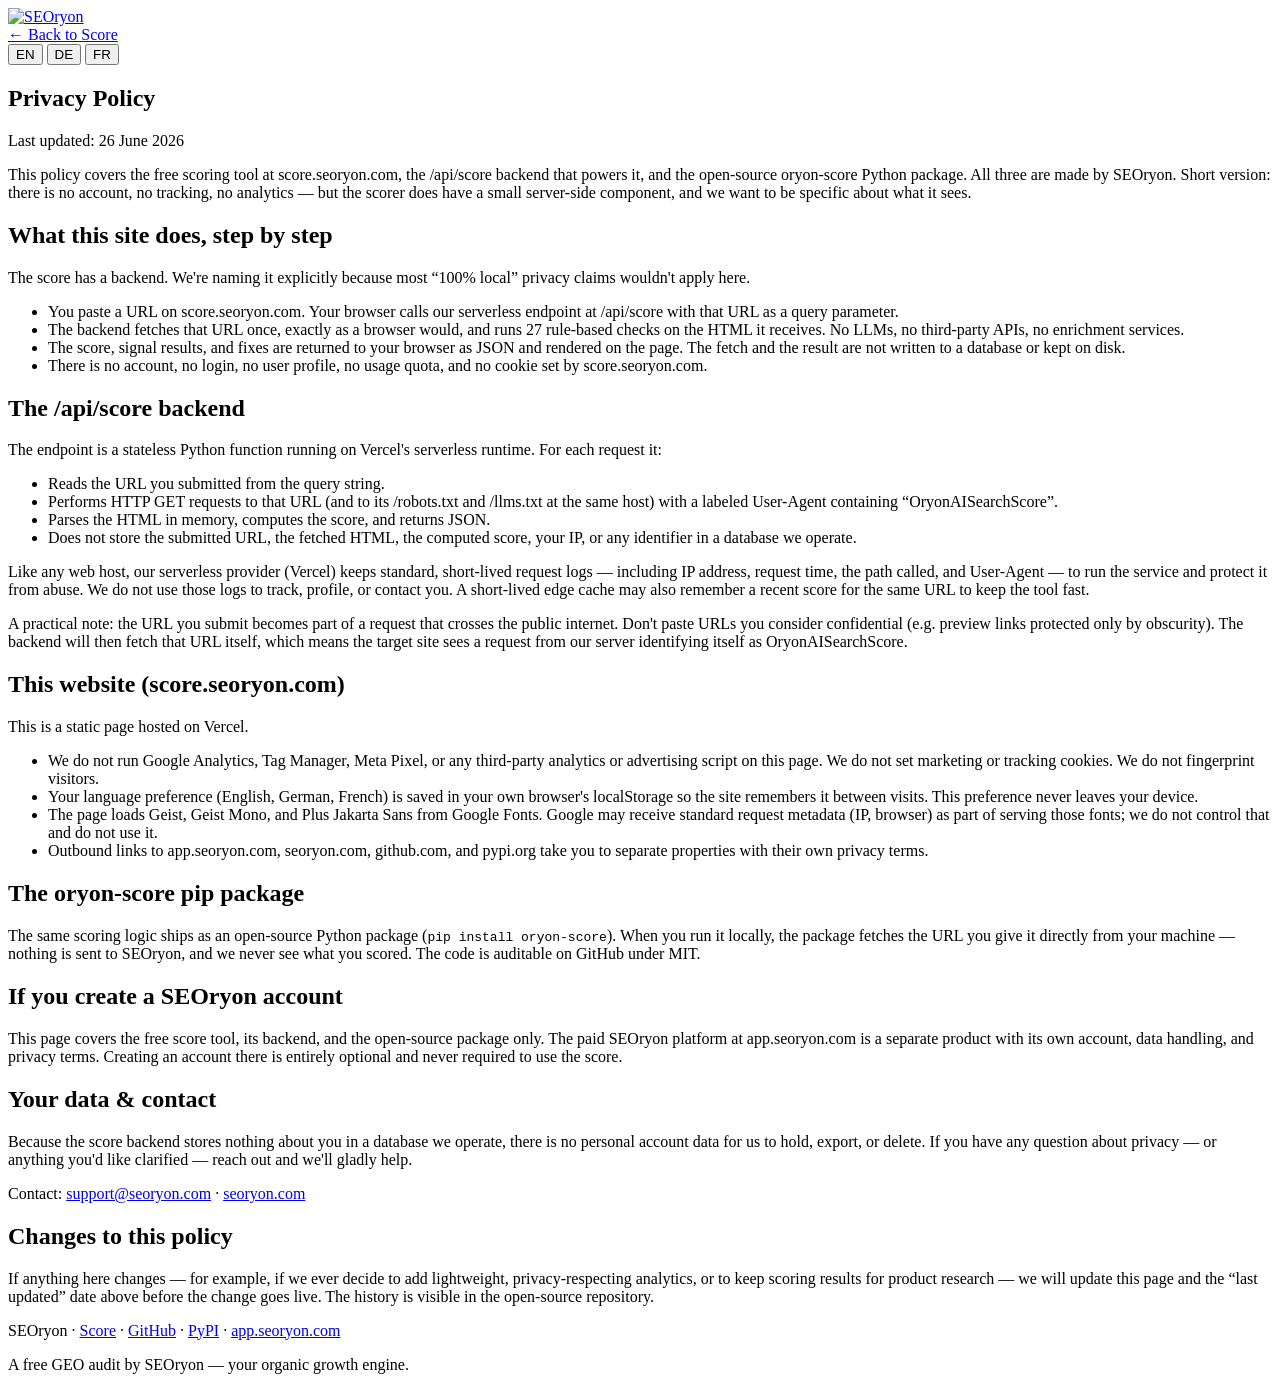
==== web/privacy.html @ a51d500b "Add EN/DE/FR i18n, GEO education + FAQ, /privacy page, S-mark favicon - Trilingual EN/DE/FR with bro" ====
<!doctype html>
<html lang="en">
<head>
  <meta charset="utf-8" />
  <meta name="viewport" content="width=device-width, initial-scale=1" />
  <title>Privacy Policy — Oryon AI Search Readiness Score by SEOryon</title>
  <meta name="description" content="How the free score.seoryon.com tool, the /api/score backend, and the oryon-score pip package handle your data. Plain English, no boilerplate." />
  <meta name="robots" content="index, follow" />
  <meta property="og:title" content="Privacy Policy — Oryon AI Search Readiness Score" />
  <meta property="og:description" content="How score.seoryon.com handles your data. Honest about the backend and what we don't run." />
  <meta property="og:type" content="website" />
  <meta property="og:url" content="https://score.seoryon.com/privacy" />
  <meta name="twitter:card" content="summary" />
  <link rel="canonical" href="https://score.seoryon.com/privacy" />
  <link rel="alternate" hreflang="en" href="https://score.seoryon.com/privacy" />
  <link rel="alternate" hreflang="de" href="https://score.seoryon.com/privacy?lang=de" />
  <link rel="alternate" hreflang="fr" href="https://score.seoryon.com/privacy?lang=fr" />
  <link rel="alternate" hreflang="x-default" href="https://score.seoryon.com/privacy" />
  <link rel="icon" href="/favicon.ico" sizes="any" />
  <link rel="icon" type="image/png" sizes="32x32" href="/favicon-32.png" />
  <link rel="apple-touch-icon" sizes="180x180" href="/apple-touch-icon.png" />
  <link rel="preconnect" href="https://fonts.googleapis.com" />
  <link rel="preconnect" href="https://fonts.gstatic.com" crossorigin />
  <link href="https://fonts.googleapis.com/css2?family=Geist:wght@400;500;600;700;800&family=Geist+Mono:wght@400;500;600&family=Plus+Jakarta+Sans:wght@400;500;600;700&display=swap" rel="stylesheet" />
  <link rel="stylesheet" href="/style.css" />
</head>
<body>
  <header class="topbar">
    <a href="https://app.seoryon.com/?utm_source=score-tool&utm_medium=brand" class="brand" aria-label="SEOryon">
      <img src="/logo.png" class="logo-img" alt="SEOryon" />
    </a>
    <nav class="navlinks">
      <a href="/" class="nav-secondary" data-i18n="pp_back">← Back to Score</a>
      <div class="lang-switch" role="group" aria-label="Language">
        <button type="button" class="lang-btn" data-lang="en">EN</button>
        <button type="button" class="lang-btn" data-lang="de">DE</button>
        <button type="button" class="lang-btn" data-lang="fr">FR</button>
      </div>
    </nav>
  </header>

  <main>
    <article class="legal">
      <h1 data-i18n="pp_h1">Privacy Policy</h1>
      <p class="legal-updated" data-i18n="pp_updated">Last updated: 26 June 2026</p>
      <p class="legal-lead" data-i18n="pp_intro">This policy covers the free scoring tool at score.seoryon.com, the /api/score backend that powers it, and the open-source oryon-score Python package. All three are made by SEOryon. Short version: there is no account, no tracking, no analytics — but the scorer does have a small server-side component, and we want to be specific about what it sees.</p>

      <section class="legal-section">
        <h2 data-i18n="pp_s1_title">What this site does, step by step</h2>
        <p class="legal-lead-strong" data-i18n="pp_s1_lead">The score has a backend. We're naming it explicitly because most “100% local” privacy claims wouldn't apply here.</p>
        <ul class="legal-list">
          <li data-i18n="pp_s1_b1">You paste a URL on score.seoryon.com. Your browser calls our serverless endpoint at /api/score with that URL as a query parameter.</li>
          <li data-i18n="pp_s1_b2">The backend fetches that URL once, exactly as a browser would, and runs 27 rule-based checks on the HTML it receives. No LLMs, no third-party APIs, no enrichment services.</li>
          <li data-i18n="pp_s1_b3">The score, signal results, and fixes are returned to your browser as JSON and rendered on the page. The fetch and the result are not written to a database or kept on disk.</li>
          <li data-i18n="pp_s1_b4">There is no account, no login, no user profile, no usage quota, and no cookie set by score.seoryon.com.</li>
        </ul>
      </section>

      <section class="legal-section">
        <h2 data-i18n="pp_s2_title">The /api/score backend</h2>
        <p data-i18n="pp_s2_p1">The endpoint is a stateless Python function running on Vercel's serverless runtime. For each request it:</p>
        <ul class="legal-list">
          <li data-i18n="pp_s2_b1">Reads the URL you submitted from the query string.</li>
          <li data-i18n="pp_s2_b2">Performs HTTP GET requests to that URL (and to its /robots.txt and /llms.txt at the same host) with a labeled User-Agent containing “OryonAISearchScore”.</li>
          <li data-i18n="pp_s2_b3">Parses the HTML in memory, computes the score, and returns JSON.</li>
          <li data-i18n="pp_s2_b4">Does not store the submitted URL, the fetched HTML, the computed score, your IP, or any identifier in a database we operate.</li>
        </ul>
        <p data-i18n="pp_s2_p2">Like any web host, our serverless provider (Vercel) keeps standard, short-lived request logs — including IP address, request time, the path called, and User-Agent — to run the service and protect it from abuse. We do not use those logs to track, profile, or contact you. A short-lived edge cache may also remember a recent score for the same URL to keep the tool fast.</p>
        <p data-i18n="pp_s2_p3">A practical note: the URL you submit becomes part of a request that crosses the public internet. Don't paste URLs you consider confidential (e.g. preview links protected only by obscurity). The backend will then fetch that URL itself, which means the target site sees a request from our server identifying itself as OryonAISearchScore.</p>
      </section>

      <section class="legal-section">
        <h2 data-i18n="pp_s3_title">This website (score.seoryon.com)</h2>
        <p data-i18n="pp_s3_lead">This is a static page hosted on Vercel.</p>
        <ul class="legal-list">
          <li data-i18n="pp_s3_b1">We do not run Google Analytics, Tag Manager, Meta Pixel, or any third-party analytics or advertising script on this page. We do not set marketing or tracking cookies. We do not fingerprint visitors.</li>
          <li data-i18n="pp_s3_b2">Your language preference (English, German, French) is saved in your own browser's localStorage so the site remembers it between visits. This preference never leaves your device.</li>
          <li data-i18n="pp_s3_b3">The page loads Geist, Geist Mono, and Plus Jakarta Sans from Google Fonts. Google may receive standard request metadata (IP, browser) as part of serving those fonts; we do not control that and do not use it.</li>
          <li data-i18n="pp_s3_b4">Outbound links to app.seoryon.com, seoryon.com, github.com, and pypi.org take you to separate properties with their own privacy terms.</li>
        </ul>
      </section>

      <section class="legal-section">
        <h2 data-i18n="pp_s4_title">The oryon-score pip package</h2>
        <p data-i18n="pp_s4_p">The same scoring logic ships as an open-source Python package (<code>pip install oryon-score</code>). When you run it locally, the package fetches the URL you give it directly from your machine — nothing is sent to SEOryon, and we never see what you scored. The code is auditable on GitHub under MIT.</p>
      </section>

      <section class="legal-section">
        <h2 data-i18n="pp_s5_title">If you create a SEOryon account</h2>
        <p data-i18n="pp_s5_p">This page covers the free score tool, its backend, and the open-source package only. The paid SEOryon platform at app.seoryon.com is a separate product with its own account, data handling, and privacy terms. Creating an account there is entirely optional and never required to use the score.</p>
      </section>

      <section class="legal-section">
        <h2 data-i18n="pp_s6_title">Your data &amp; contact</h2>
        <p data-i18n="pp_s6_p">Because the score backend stores nothing about you in a database we operate, there is no personal account data for us to hold, export, or delete. If you have any question about privacy — or anything you'd like clarified — reach out and we'll gladly help.</p>
        <p class="legal-contact">
          <span data-i18n="pp_s6_contact_label">Contact:</span>
          <a class="js-contact" href="mailto:support@seoryon.com">support@seoryon.com</a>
          <span>·</span>
          <a href="https://seoryon.com">seoryon.com</a>
        </p>
      </section>

      <section class="legal-section">
        <h2 data-i18n="pp_s7_title">Changes to this policy</h2>
        <p data-i18n="pp_s7_p">If anything here changes — for example, if we ever decide to add lightweight, privacy-respecting analytics, or to keep scoring results for product research — we will update this page and the “last updated” date above before the change goes live. The history is visible in the open-source repository.</p>
      </section>
    </article>

    <footer>
      <div>
        <span class="wordmark sm">SEOryon</span> · <a href="/" data-i18n="pp_back_short">Score</a> · <a href="https://github.com/SEOryon/oryon-score">GitHub</a> · <a href="https://pypi.org/project/oryon-score/">PyPI</a> · <a href="https://app.seoryon.com/?utm_source=score-tool&utm_medium=footer">app.seoryon.com</a>
      </div>
      <p class="microcopy" data-i18n="pp_footer_note">A free GEO audit by SEOryon — your organic growth engine.</p>
    </footer>
  </main>

  <script src="/privacy.js" defer></script>
</body>
</html>
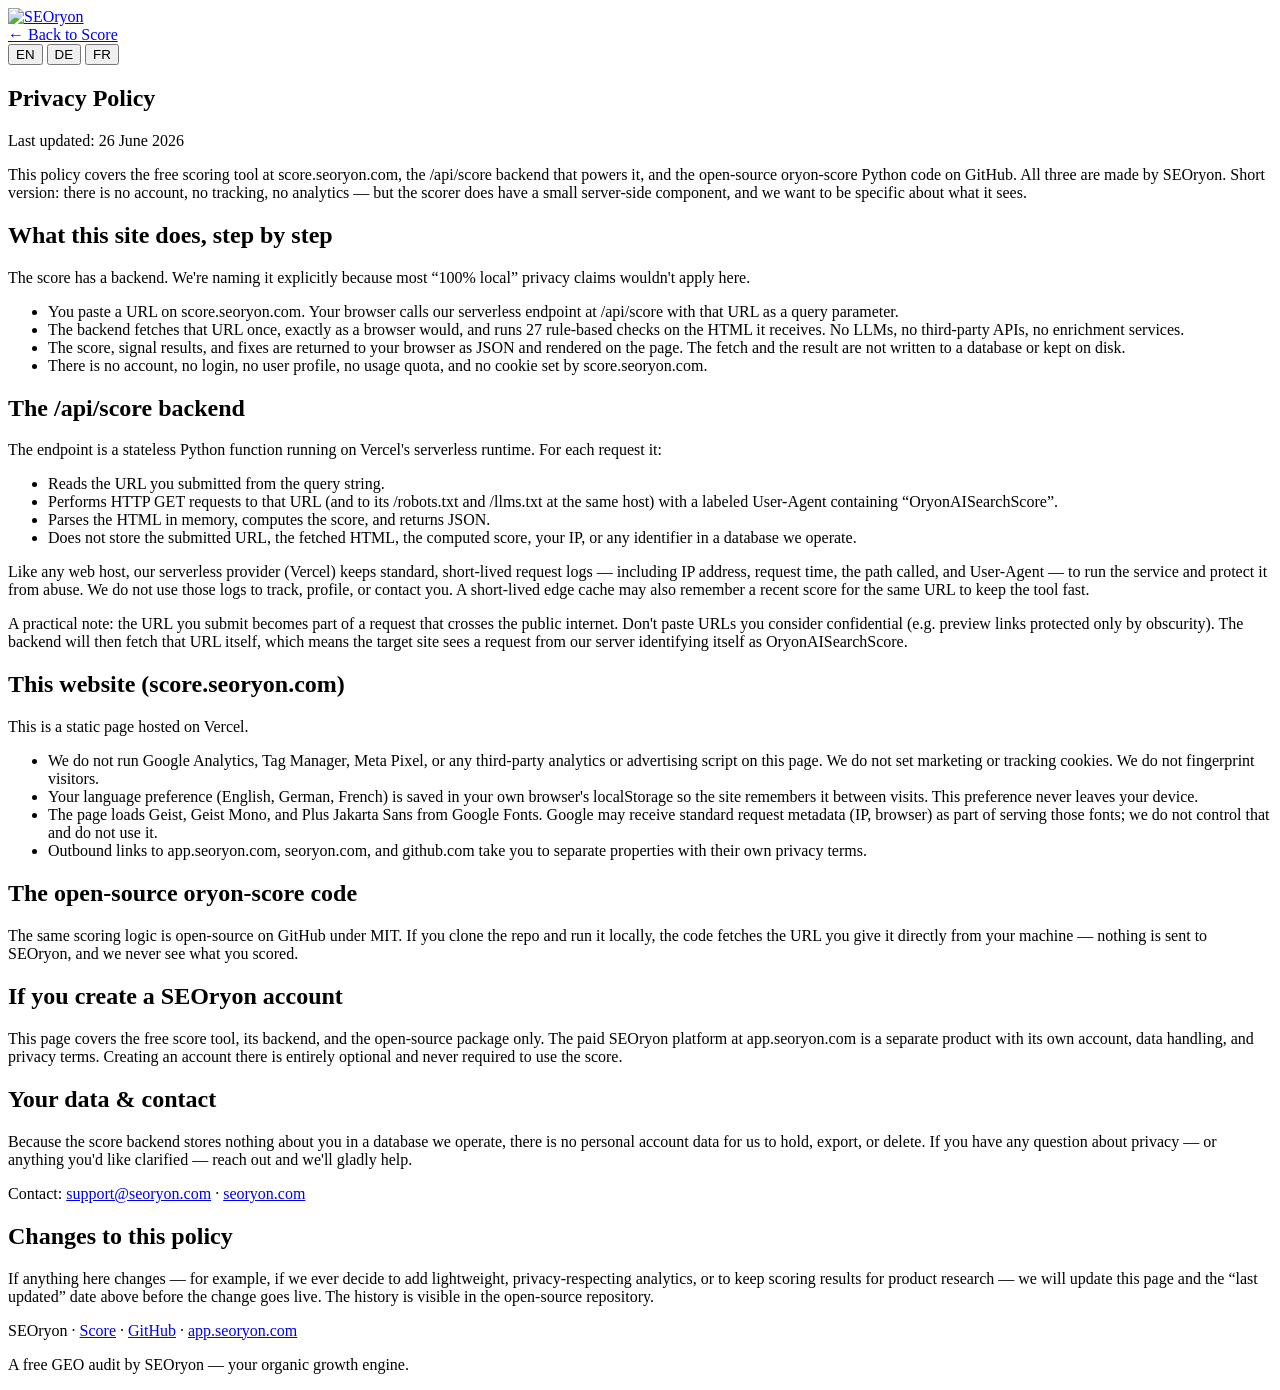
==== commit 9a28906a: "Remove "pip install oryon-score" card + all PyPI references The oryon-score package is open-source o" ====
--- a/web/privacy.html
+++ b/web/privacy.html
@@ -4,7 +4,7 @@
   <meta charset="utf-8" />
   <meta name="viewport" content="width=device-width, initial-scale=1" />
   <title>Privacy Policy — Oryon AI Search Readiness Score by SEOryon</title>
-  <meta name="description" content="How the free score.seoryon.com tool, the /api/score backend, and the oryon-score pip package handle your data. Plain English, no boilerplate." />
+  <meta name="description" content="How the free score.seoryon.com tool, the /api/score backend, and the open-source oryon-score code handle your data. Plain English, no boilerplate." />
   <meta name="robots" content="index, follow" />
   <meta property="og:title" content="Privacy Policy — Oryon AI Search Readiness Score" />
   <meta property="og:description" content="How score.seoryon.com handles your data. Honest about the backend and what we don't run." />
@@ -43,7 +43,7 @@
     <article class="legal">
       <h1 data-i18n="pp_h1">Privacy Policy</h1>
       <p class="legal-updated" data-i18n="pp_updated">Last updated: 26 June 2026</p>
-      <p class="legal-lead" data-i18n="pp_intro">This policy covers the free scoring tool at score.seoryon.com, the /api/score backend that powers it, and the open-source oryon-score Python package. All three are made by SEOryon. Short version: there is no account, no tracking, no analytics — but the scorer does have a small server-side component, and we want to be specific about what it sees.</p>
+      <p class="legal-lead" data-i18n="pp_intro">This policy covers the free scoring tool at score.seoryon.com, the /api/score backend that powers it, and the open-source oryon-score Python code on GitHub. All three are made by SEOryon. Short version: there is no account, no tracking, no analytics — but the scorer does have a small server-side component, and we want to be specific about what it sees.</p>
 
       <section class="legal-section">
         <h2 data-i18n="pp_s1_title">What this site does, step by step</h2>
@@ -76,13 +76,13 @@
           <li data-i18n="pp_s3_b1">We do not run Google Analytics, Tag Manager, Meta Pixel, or any third-party analytics or advertising script on this page. We do not set marketing or tracking cookies. We do not fingerprint visitors.</li>
           <li data-i18n="pp_s3_b2">Your language preference (English, German, French) is saved in your own browser's localStorage so the site remembers it between visits. This preference never leaves your device.</li>
           <li data-i18n="pp_s3_b3">The page loads Geist, Geist Mono, and Plus Jakarta Sans from Google Fonts. Google may receive standard request metadata (IP, browser) as part of serving those fonts; we do not control that and do not use it.</li>
-          <li data-i18n="pp_s3_b4">Outbound links to app.seoryon.com, seoryon.com, github.com, and pypi.org take you to separate properties with their own privacy terms.</li>
+          <li data-i18n="pp_s3_b4">Outbound links to app.seoryon.com, seoryon.com, and github.com take you to separate properties with their own privacy terms.</li>
         </ul>
       </section>
 
       <section class="legal-section">
-        <h2 data-i18n="pp_s4_title">The oryon-score pip package</h2>
-        <p data-i18n="pp_s4_p">The same scoring logic ships as an open-source Python package (<code>pip install oryon-score</code>). When you run it locally, the package fetches the URL you give it directly from your machine — nothing is sent to SEOryon, and we never see what you scored. The code is auditable on GitHub under MIT.</p>
+        <h2 data-i18n="pp_s4_title">The open-source oryon-score code</h2>
+        <p data-i18n="pp_s4_p">The same scoring logic is open-source on GitHub under MIT. If you clone the repo and run it locally, the code fetches the URL you give it directly from your machine — nothing is sent to SEOryon, and we never see what you scored.</p>
       </section>
 
       <section class="legal-section">
@@ -109,7 +109,7 @@
 
     <footer>
       <div>
-        <span class="wordmark sm">SEOryon</span> · <a href="/" data-i18n="pp_back_short">Score</a> · <a href="https://github.com/SEOryon/oryon-score">GitHub</a> · <a href="https://pypi.org/project/oryon-score/">PyPI</a> · <a href="https://app.seoryon.com/?utm_source=score-tool&utm_medium=footer">app.seoryon.com</a>
+        <span class="wordmark sm">SEOryon</span> · <a href="/" data-i18n="pp_back_short">Score</a> · <a href="https://github.com/SEOryon/oryon-score">GitHub</a> · <a href="https://app.seoryon.com/?utm_source=score-tool&utm_medium=footer">app.seoryon.com</a>
       </div>
       <p class="microcopy" data-i18n="pp_footer_note">A free GEO audit by SEOryon — your organic growth engine.</p>
     </footer>
